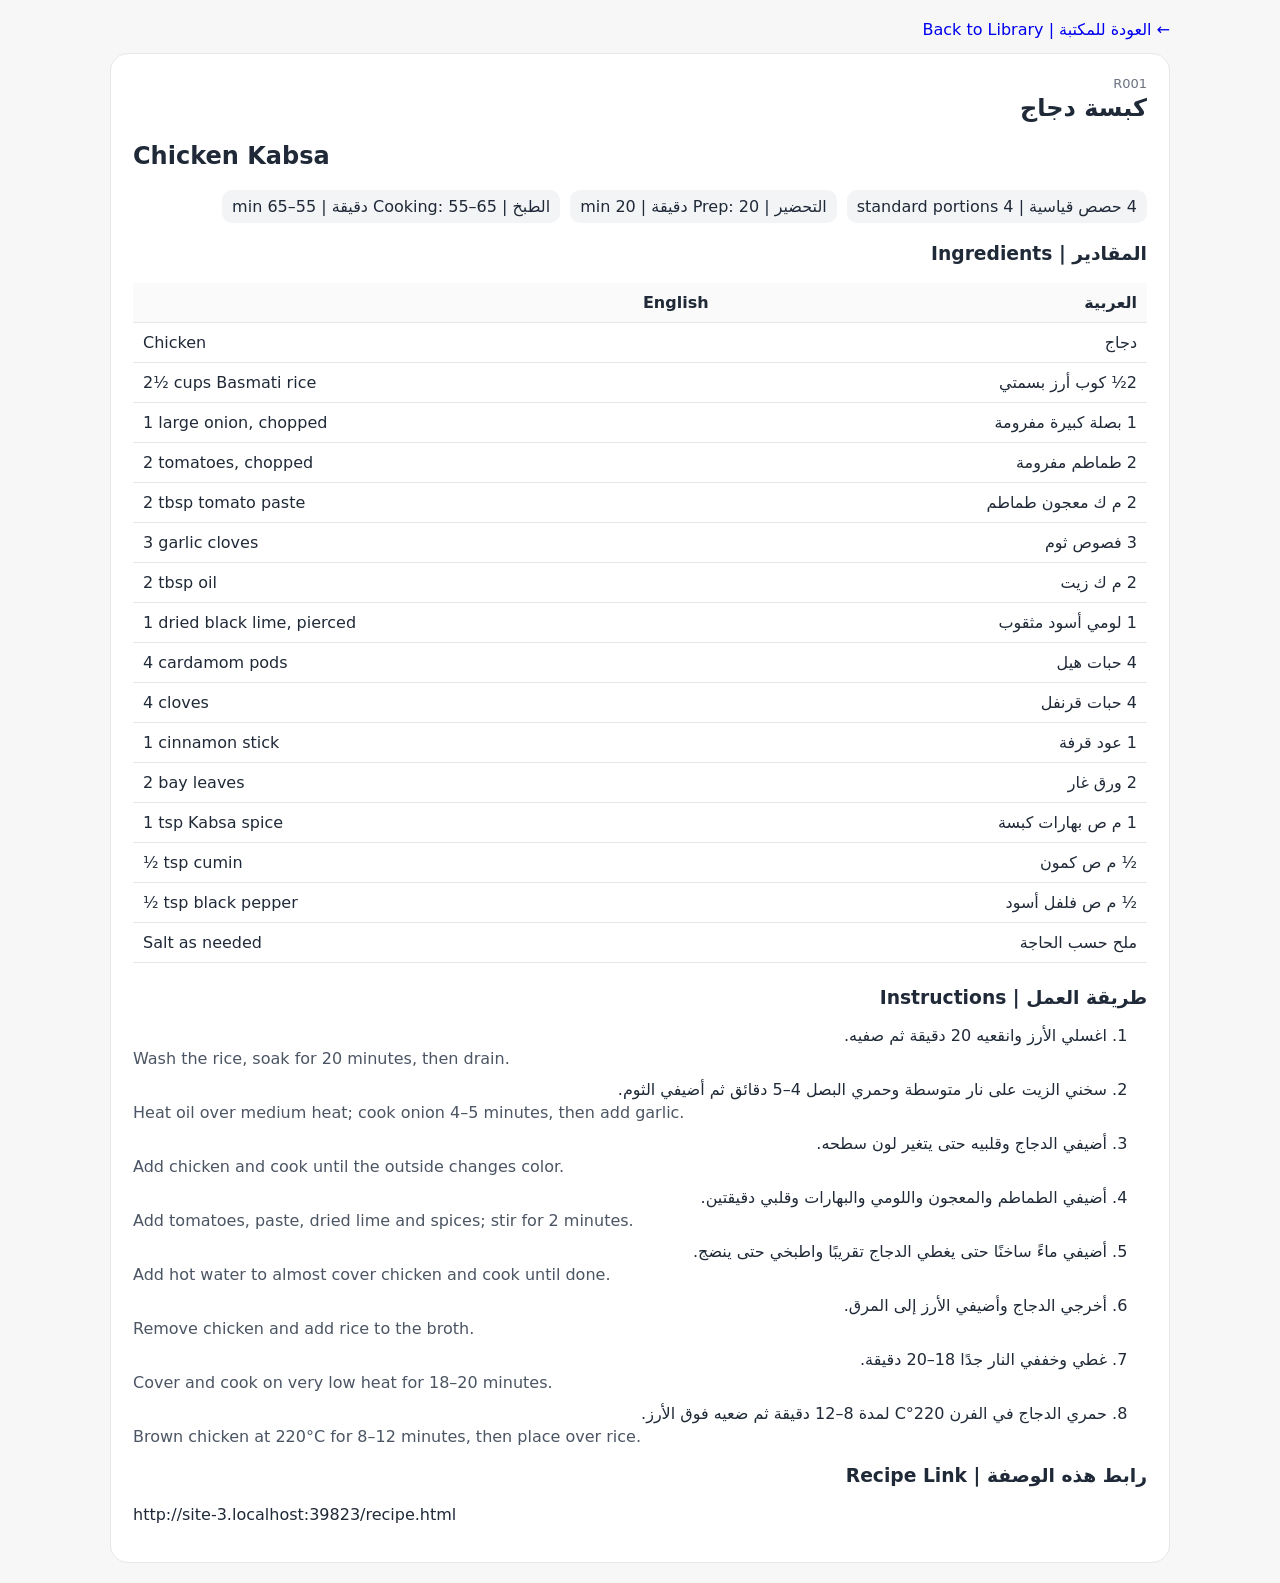
==== recipe.html @ e341a1a7 "Add files via upload" ====
<!doctype html><html lang="ar" dir="rtl"><head>
<meta charset="utf-8"><meta name="viewport" content="width=device-width,initial-scale=1">
<title>Recipe</title><link rel="stylesheet" href="styles.css"></head><body><main class="wrap">
<a class="back" href="index.html">← العودة للمكتبة | Back to Library</a><div id="root"></div>
</main><script src="recipes.js"></script><script>
const id=new URLSearchParams(location.search).get('id')||'R001',r=RECIPES.find(x=>x.code===id),root=document.getElementById('root');
if(!r){root.innerHTML='<div class="recipe">الوصفة غير موجودة | Recipe not found</div>'}
else{document.title=`${r.code} - ${r.ar} | ${r.en}`;
root.innerHTML=`<article class="recipe">
<div class="code">${r.code}</div><h1>${r.ar}</h1><h2 dir="ltr" style="text-align:left">${r.en}</h2>
<div class="meta"><span>${r.servings}</span><span>التحضير | Prep: ${r.prep}</span><span>الطبخ | Cooking: ${r.cook}</span></div>
${r.code>'R010'?'<div class="notice">هذه الوصفة مدرجة الآن، وسيتم تحسين المقادير والخطوات مع الاستخدام اليومي دون تغيير رابط الصفحة. | This recipe will be refined during daily use without changing its page URL.</div>':''}
<h3>المقادير | Ingredients</h3><table><thead><tr><th>العربية</th><th dir="ltr">English</th></tr></thead>
<tbody>${r.ingredients.map(x=>`<tr><td>${x[0]}</td><td dir="ltr" style="text-align:left">${x[1]}</td></tr>`).join('')}</tbody></table>
<h3>طريقة العمل | Instructions</h3><ol>${r.steps.map(x=>`<li>${x[0]}<span class="enstep">${x[1]}</span></li>`).join('')}</ol>
<h3>رابط هذه الوصفة | Recipe Link</h3><p dir="ltr" style="text-align:left;word-break:break-all">${location.href}</p>
</article>`}
</script></body></html>
---- styles.css ----
:root{font-family:system-ui,-apple-system,"Segoe UI",Tahoma,Arial,sans-serif;color:#1f2937;background:#f7f7f8}
*{box-sizing:border-box}body{margin:0}.wrap{max-width:1100px;margin:auto;padding:20px}
header{background:#fff;border-bottom:1px solid #e5e7eb;position:sticky;top:0;z-index:10}
h1{margin:.2rem 0} .sub{color:#6b7280;margin:.2rem 0 1rem}
.controls{display:flex;gap:10px;flex-wrap:wrap;margin:18px 0}
input,select{padding:12px;border:1px solid #d1d5db;border-radius:12px;background:#fff;font-size:16px}
input{flex:1;min-width:230px}.grid{display:grid;grid-template-columns:repeat(auto-fit,minmax(240px,1fr));gap:14px}
.card{display:block;text-decoration:none;color:inherit;background:white;border:1px solid #e5e7eb;border-radius:16px;padding:16px;box-shadow:0 2px 8px #0000000c}
.card:hover{transform:translateY(-1px);box-shadow:0 5px 14px #00000012}
.code{font-size:13px;color:#6b7280}.ar{font-size:20px;font-weight:700;margin-top:4px}.en{font-size:15px;color:#4b5563;margin-top:4px}
.badge{display:inline-block;margin-top:10px;padding:5px 9px;background:#f3f4f6;border-radius:999px;font-size:12px}
.recipe{background:#fff;border:1px solid #e5e7eb;border-radius:18px;padding:22px}
.meta{display:flex;gap:10px;flex-wrap:wrap;margin:10px 0 20px}.meta span{background:#f3f4f6;padding:7px 10px;border-radius:10px}
table{width:100%;border-collapse:collapse;margin:10px 0 24px}th,td{border-bottom:1px solid #e5e7eb;padding:10px;text-align:right;vertical-align:top}
th{background:#fafafa}ol li{margin:12px 0}.enstep{display:block;color:#4b5563;direction:ltr;text-align:left;margin-top:4px}
.back{display:inline-block;margin-bottom:14px;text-decoration:none}.notice{background:#fff7ed;border:1px solid #fed7aa;padding:12px;border-radius:12px;margin:14px 0;color:#9a3412}
footer{color:#6b7280;text-align:center;padding:28px}
@media(max-width:600px){.wrap{padding:14px}.recipe{padding:16px}th,td{padding:8px;font-size:14px}}
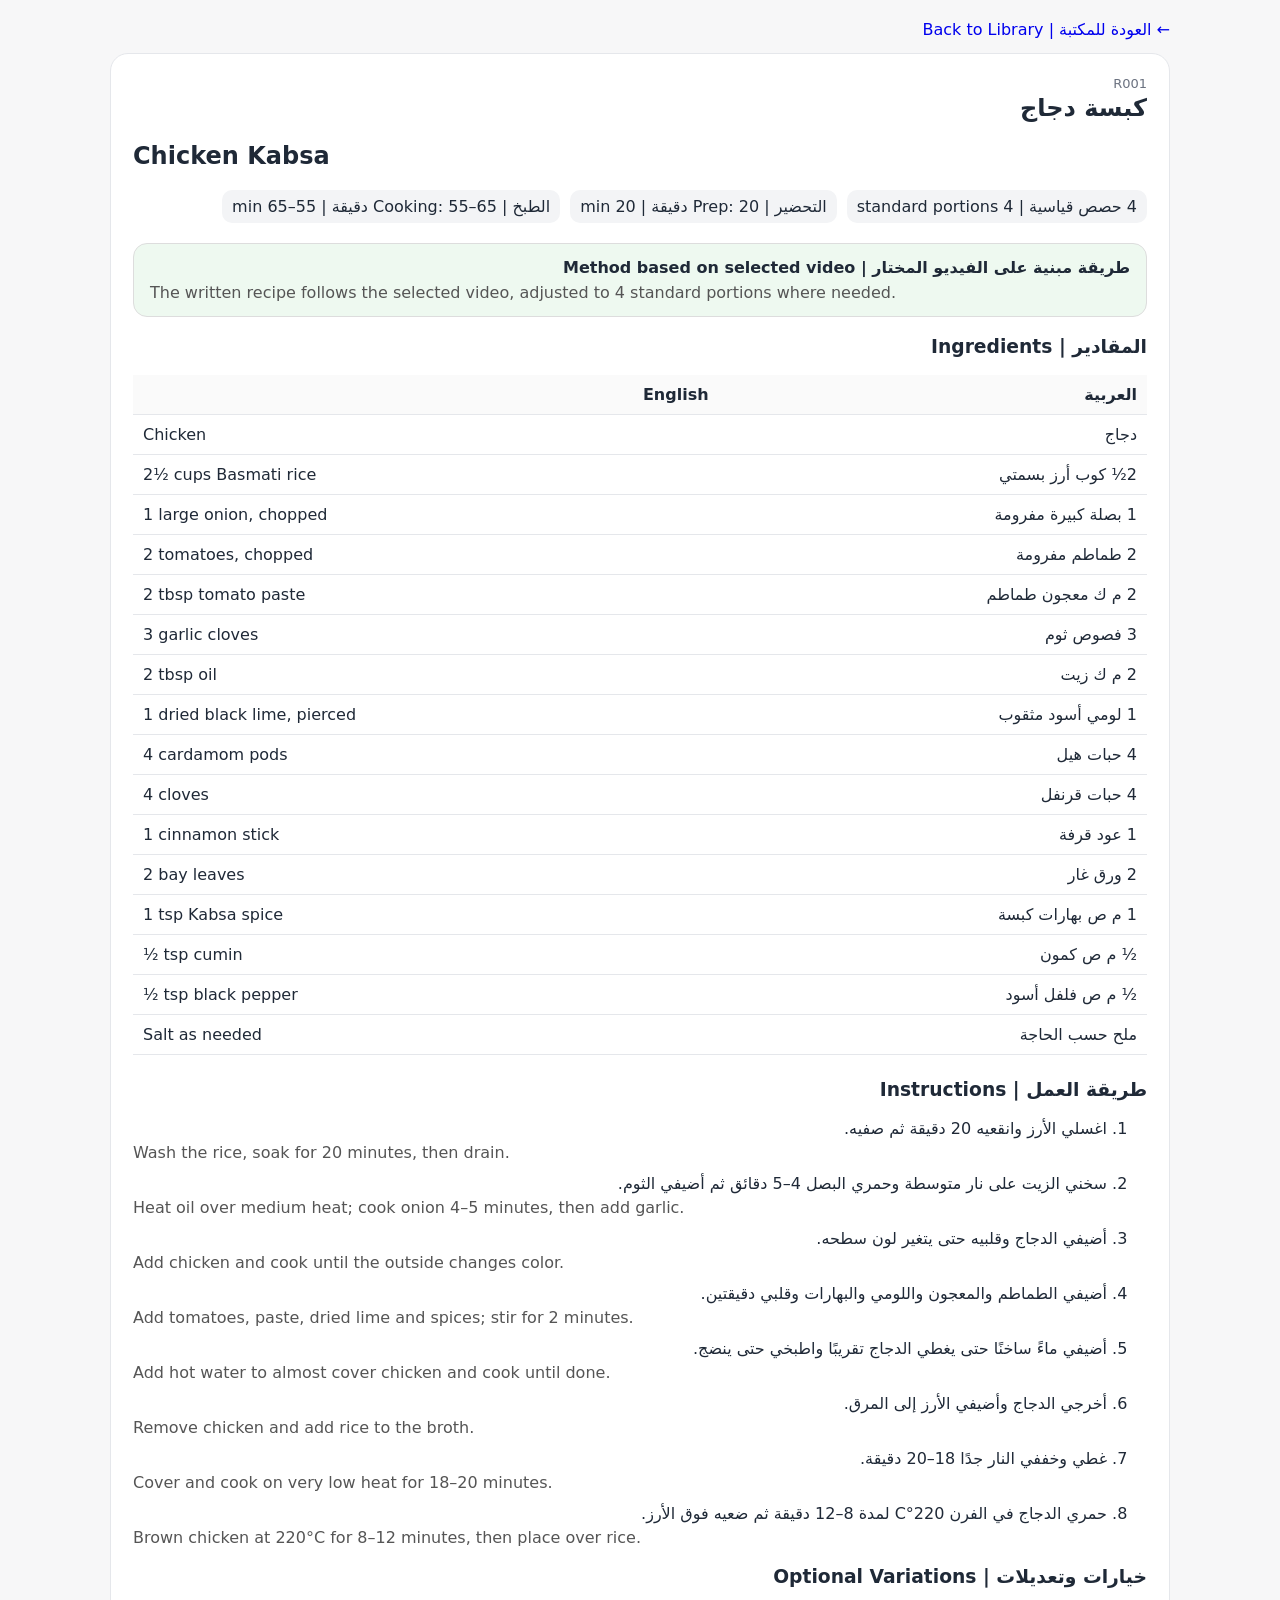
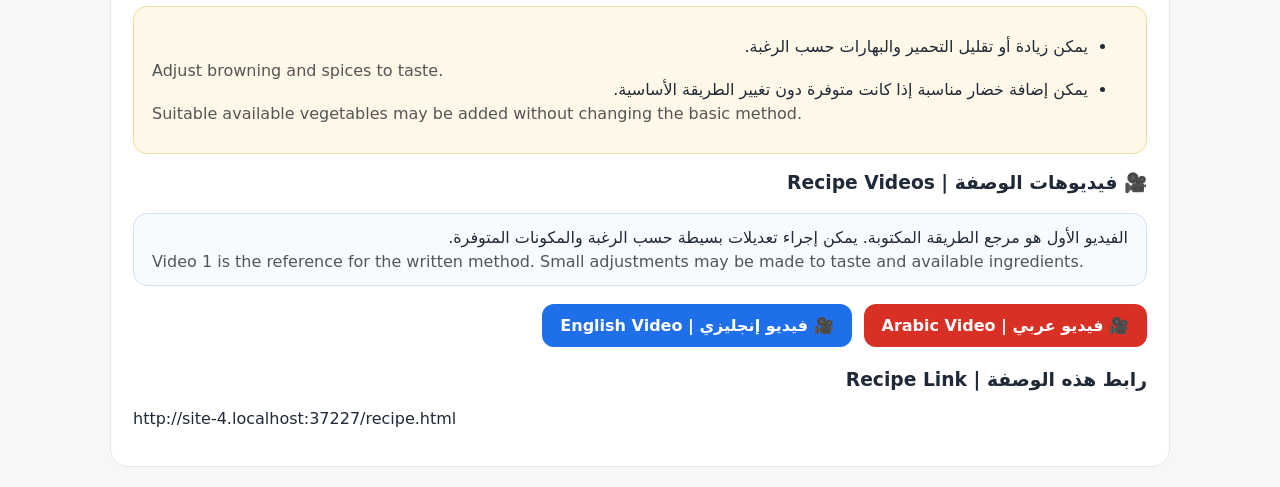
==== commit 7ac25440: "Add files via upload" ====
--- a/recipe.html
+++ b/recipe.html
@@ -3,6 +3,19 @@
 <title>Recipe</title><link rel="stylesheet" href="styles.css"></head><body><main class="wrap">
 <a class="back" href="index.html">← العودة للمكتبة | Back to Library</a><div id="root"></div>
 </main><script src="recipes.js"></script><script>
+function yt(q){return 'https://www.youtube.com/results?search_query='+encodeURIComponent(q)}
+function methodBasis(r){
+ if(r.methodBasis==='video') return `<div class="method-basis video-based"><b>طريقة مبنية على الفيديو المختار | Method based on selected video</b><span class="enstep">The written recipe follows the selected video, adjusted to 4 standard portions where needed.</span></div>`;
+ return `<div class="method-basis house-based"><b>وصفة البيت الأساسية | House Base Recipe</b><span class="enstep">No sufficiently clear matching video has been verified yet, so the established house method is kept. The video is a visual reference only.</span></div>`;
+}
+function defaultVariations(r){
+ const c=r.category;
+ if(c==='chicken') return [['يمكن زيادة أو تقليل التحمير والبهارات حسب الرغبة.','Adjust browning and spices to taste.'],['يمكن إضافة خضار مناسبة إذا كانت متوفرة دون تغيير الطريقة الأساسية.','Suitable available vegetables may be added without changing the basic method.']];
+ if(c==='meat'||c==='minced') return [['اختاري درجة التحمير وكمية الصوص حسب الرغبة.','Adjust browning and sauce amount to taste.'],['يمكن تغيير بعض البهارات أو الخضار حسب المتوفر.','Spices or vegetables may be adjusted according to what is available.']];
+ if(c==='fish'||c==='shrimp'||c==='tuna') return [['يمكن زيادة الليمون أو الثوم أو التوابل حسب الرغبة.','Adjust lemon, garlic or seasoning to taste.'],['تجنبي المبالغة في الطبخ حتى لا يجف السمك أو الروبيان.','Avoid overcooking so the fish or shrimp stays moist.']];
+ if(c==='pasta') return [['يمكن جعل الصوص أخف أو أكثر كريمية حسب الرغبة.','Make the sauce lighter or creamier to taste.'],['يمكن إضافة خضار أو جبن مناسب حسب المتوفر.','Suitable vegetables or cheese may be added if available.']];
+ return [['يمكن تعديل البهارات والخضار قليلًا حسب الرغبة والمتوفر.','Spices and vegetables may be adjusted slightly to taste and availability.'],['حافظي على المكونات الأساسية وطريقة الطبخ الرئيسية للطبق.','Keep the main ingredients and core cooking method of the dish.']];
+}
 const id=new URLSearchParams(location.search).get('id')||'R001',r=RECIPES.find(x=>x.code===id),root=document.getElementById('root');
 if(!r){root.innerHTML='<div class="recipe">الوصفة غير موجودة | Recipe not found</div>'}
 else{document.title=`${r.code} - ${r.ar} | ${r.en}`;
@@ -10,9 +23,15 @@
 <div class="code">${r.code}</div><h1>${r.ar}</h1><h2 dir="ltr" style="text-align:left">${r.en}</h2>
 <div class="meta"><span>${r.servings}</span><span>التحضير | Prep: ${r.prep}</span><span>الطبخ | Cooking: ${r.cook}</span></div>
 ${r.code>'R010'?'<div class="notice">هذه الوصفة مدرجة الآن، وسيتم تحسين المقادير والخطوات مع الاستخدام اليومي دون تغيير رابط الصفحة. | This recipe will be refined during daily use without changing its page URL.</div>':''}
+${methodBasis(r)}
 <h3>المقادير | Ingredients</h3><table><thead><tr><th>العربية</th><th dir="ltr">English</th></tr></thead>
 <tbody>${r.ingredients.map(x=>`<tr><td>${x[0]}</td><td dir="ltr" style="text-align:left">${x[1]}</td></tr>`).join('')}</tbody></table>
 <h3>طريقة العمل | Instructions</h3><ol>${r.steps.map(x=>`<li>${x[0]}<span class="enstep">${x[1]}</span></li>`).join('')}</ol>
+<h3>خيارات وتعديلات | Optional Variations</h3>
+<div class="variations"><ul>${(r.variations||defaultVariations(r)).map(x=>`<li>${x[0]}<span class="enstep">${x[1]}</span></li>`).join('')}</ul></div>
+<h3>🎥 فيديوهات الوصفة | Recipe Videos</h3>
+<div class="video-note">${r.methodBasis==='video'?'الفيديو الأول هو مرجع الطريقة المكتوبة. يمكن إجراء تعديلات بسيطة حسب الرغبة والمكونات المتوفرة.':'لم نجد بعد فيديوًا واضحًا بما يكفي لبناء الطريقة عليه؛ لذلك تبقى طريقتنا الأساسية، والفيديوهات للمساعدة البصرية.'}<span class="enstep">${r.methodBasis==='video'?'Video 1 is the reference for the written method. Small adjustments may be made to taste and available ingredients.':'Until a sufficiently clear video is verified, keep the house method and use videos only as visual guidance.'}</span></div>
+<div class="video-buttons"><a class="video-btn" target="_blank" rel="noopener" href="${r.video1||yt(r.ar+' وصفة طريقة عمل')}">🎥 فيديو عربي | Arabic Video</a><a class="video-btn alt" target="_blank" rel="noopener" href="${r.video2||yt(r.en+' recipe')}">🎥 فيديو إنجليزي | English Video</a></div>
 <h3>رابط هذه الوصفة | Recipe Link</h3><p dir="ltr" style="text-align:left;word-break:break-all">${location.href}</p>
 </article>`}
 </script></body></html>
--- a/styles.css
+++ b/styles.css
@@ -17,3 +17,7 @@
 .back{display:inline-block;margin-bottom:14px;text-decoration:none}.notice{background:#fff7ed;border:1px solid #fed7aa;padding:12px;border-radius:12px;margin:14px 0;color:#9a3412}
 footer{color:#6b7280;text-align:center;padding:28px}
 @media(max-width:600px){.wrap{padding:14px}.recipe{padding:16px}th,td{padding:8px;font-size:14px}}
+
+.variations,.video-note{background:#fff8e8;border:1px solid #f0d9a7;border-radius:14px;padding:14px 18px;margin:12px 0 18px}.video-note{background:#f7fbff;border-color:#cfe2f3}.video-buttons{display:flex;gap:12px;flex-wrap:wrap;margin:14px 0 22px}.video-btn{display:inline-block;background:#d93025;color:white!important;text-decoration:none;padding:12px 18px;border-radius:12px;font-weight:700}.video-btn.alt{background:#1f6feb}.enstep{display:block;direction:ltr;text-align:left;margin-top:5px;color:#555}
+
+.method-basis{margin:18px 0;padding:14px 16px;border-radius:14px;border:1px solid #ddd}.method-basis.video-based{background:#eef9f0}.method-basis.house-based{background:#fff8e8}.method-basis b{display:block;margin-bottom:6px}
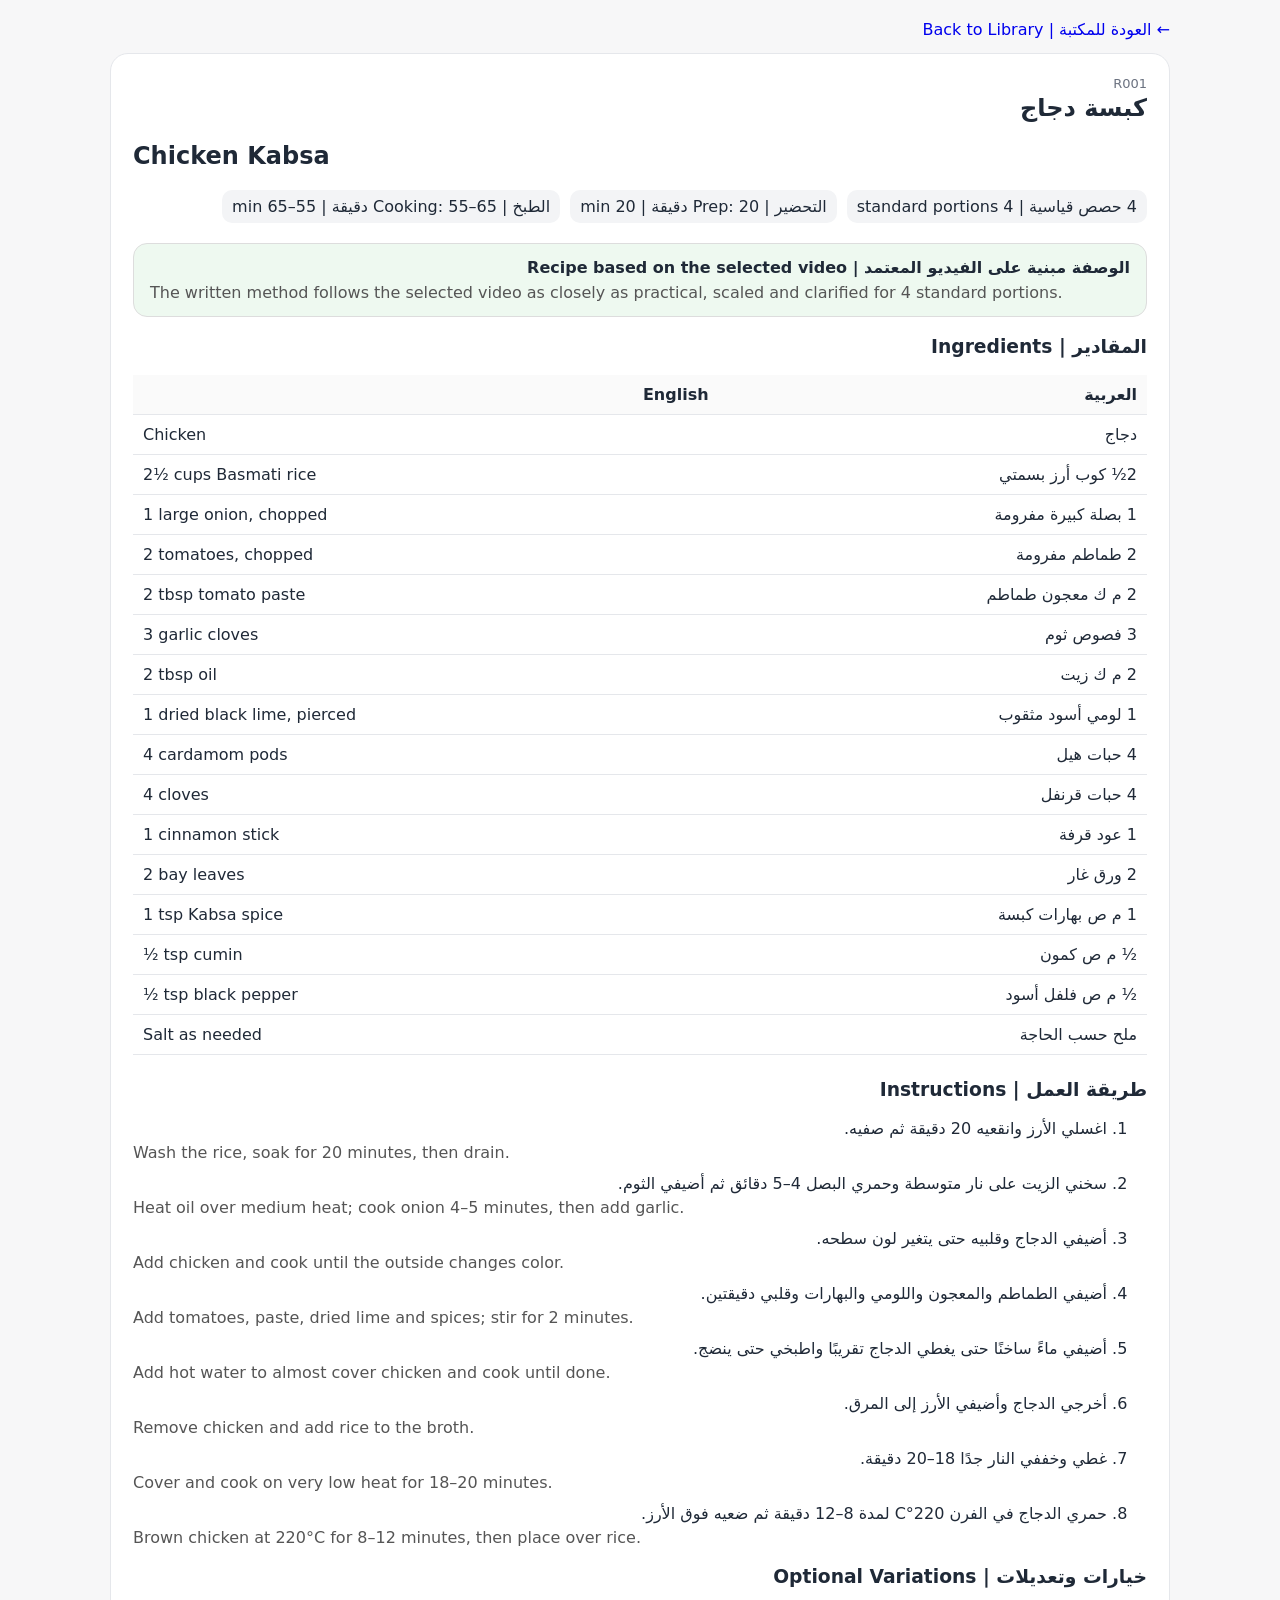
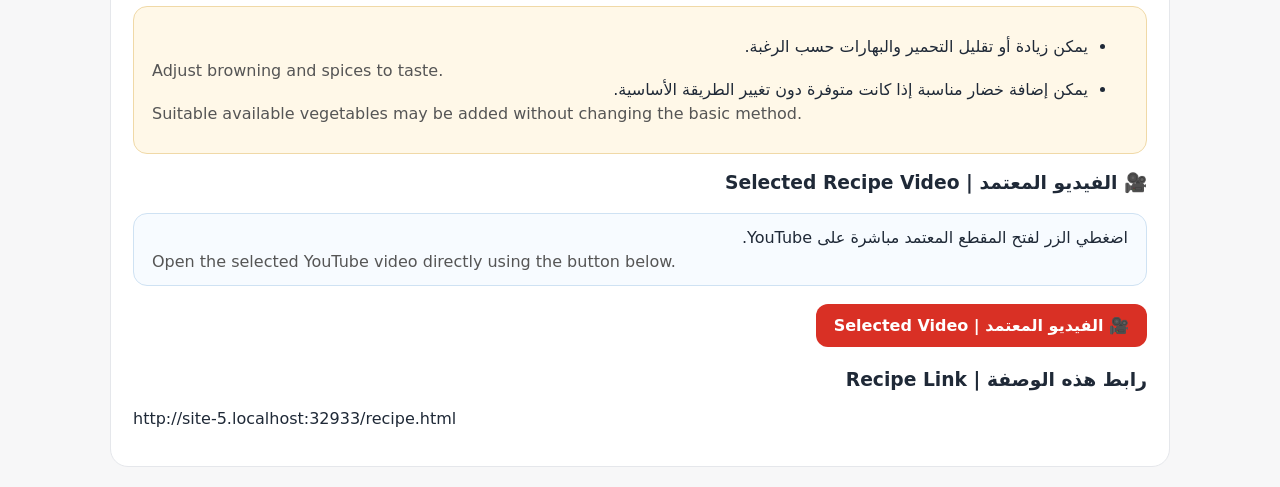
==== commit 05bbc997: "Add files via upload" ====
--- a/recipe.html
+++ b/recipe.html
@@ -5,14 +5,15 @@
 </main><script src="recipes.js"></script><script>
 function yt(q){return 'https://www.youtube.com/results?search_query='+encodeURIComponent(q)}
 function methodBasis(r){
- if(r.methodBasis==='video') return `<div class="method-basis video-based"><b>طريقة مبنية على الفيديو المختار | Method based on selected video</b><span class="enstep">The written recipe follows the selected video, adjusted to 4 standard portions where needed.</span></div>`;
- return `<div class="method-basis house-based"><b>وصفة البيت الأساسية | House Base Recipe</b><span class="enstep">No sufficiently clear matching video has been verified yet, so the established house method is kept. The video is a visual reference only.</span></div>`;
+ if(r.methodBasis==='video') return `<div class="method-basis video-based"><b>الوصفة مبنية على الفيديو المعتمد | Recipe based on the selected video</b><span class="enstep">The written method follows the selected video as closely as practical, scaled and clarified for 4 standard portions.</span></div>`;
+ return `<div class="method-basis house-based"><b>الفيديو مرجع بصري | Video used as a visual reference</b><span class="enstep">The video is relevant to the dish, while the written method is adjusted for clear, reliable home cooking.</span></div>`;
 }
 function defaultVariations(r){
  const c=r.category;
  if(c==='chicken') return [['يمكن زيادة أو تقليل التحمير والبهارات حسب الرغبة.','Adjust browning and spices to taste.'],['يمكن إضافة خضار مناسبة إذا كانت متوفرة دون تغيير الطريقة الأساسية.','Suitable available vegetables may be added without changing the basic method.']];
  if(c==='meat'||c==='minced') return [['اختاري درجة التحمير وكمية الصوص حسب الرغبة.','Adjust browning and sauce amount to taste.'],['يمكن تغيير بعض البهارات أو الخضار حسب المتوفر.','Spices or vegetables may be adjusted according to what is available.']];
  if(c==='fish'||c==='shrimp'||c==='tuna') return [['يمكن زيادة الليمون أو الثوم أو التوابل حسب الرغبة.','Adjust lemon, garlic or seasoning to taste.'],['تجنبي المبالغة في الطبخ حتى لا يجف السمك أو الروبيان.','Avoid overcooking so the fish or shrimp stays moist.']];
+ if(c==='sandwich') return [['يمكن تغيير نوع الخبز أو الجبن والصوص حسب المتوفر.','Bread, cheese and sauce may be changed according to availability.'],['قدمي الساندوتش فورًا بعد التحميص للحصول على أفضل قوام.','Serve immediately after toasting for the best texture.']];
  if(c==='pasta') return [['يمكن جعل الصوص أخف أو أكثر كريمية حسب الرغبة.','Make the sauce lighter or creamier to taste.'],['يمكن إضافة خضار أو جبن مناسب حسب المتوفر.','Suitable vegetables or cheese may be added if available.']];
  return [['يمكن تعديل البهارات والخضار قليلًا حسب الرغبة والمتوفر.','Spices and vegetables may be adjusted slightly to taste and availability.'],['حافظي على المكونات الأساسية وطريقة الطبخ الرئيسية للطبق.','Keep the main ingredients and core cooking method of the dish.']];
 }
@@ -22,16 +23,15 @@
 root.innerHTML=`<article class="recipe">
 <div class="code">${r.code}</div><h1>${r.ar}</h1><h2 dir="ltr" style="text-align:left">${r.en}</h2>
 <div class="meta"><span>${r.servings}</span><span>التحضير | Prep: ${r.prep}</span><span>الطبخ | Cooking: ${r.cook}</span></div>
-${r.code>'R010'?'<div class="notice">هذه الوصفة مدرجة الآن، وسيتم تحسين المقادير والخطوات مع الاستخدام اليومي دون تغيير رابط الصفحة. | This recipe will be refined during daily use without changing its page URL.</div>':''}
 ${methodBasis(r)}
 <h3>المقادير | Ingredients</h3><table><thead><tr><th>العربية</th><th dir="ltr">English</th></tr></thead>
 <tbody>${r.ingredients.map(x=>`<tr><td>${x[0]}</td><td dir="ltr" style="text-align:left">${x[1]}</td></tr>`).join('')}</tbody></table>
 <h3>طريقة العمل | Instructions</h3><ol>${r.steps.map(x=>`<li>${x[0]}<span class="enstep">${x[1]}</span></li>`).join('')}</ol>
 <h3>خيارات وتعديلات | Optional Variations</h3>
 <div class="variations"><ul>${(r.variations||defaultVariations(r)).map(x=>`<li>${x[0]}<span class="enstep">${x[1]}</span></li>`).join('')}</ul></div>
-<h3>🎥 فيديوهات الوصفة | Recipe Videos</h3>
-<div class="video-note">${r.methodBasis==='video'?'الفيديو الأول هو مرجع الطريقة المكتوبة. يمكن إجراء تعديلات بسيطة حسب الرغبة والمكونات المتوفرة.':'لم نجد بعد فيديوًا واضحًا بما يكفي لبناء الطريقة عليه؛ لذلك تبقى طريقتنا الأساسية، والفيديوهات للمساعدة البصرية.'}<span class="enstep">${r.methodBasis==='video'?'Video 1 is the reference for the written method. Small adjustments may be made to taste and available ingredients.':'Until a sufficiently clear video is verified, keep the house method and use videos only as visual guidance.'}</span></div>
-<div class="video-buttons"><a class="video-btn" target="_blank" rel="noopener" href="${r.video1||yt(r.ar+' وصفة طريقة عمل')}">🎥 فيديو عربي | Arabic Video</a><a class="video-btn alt" target="_blank" rel="noopener" href="${r.video2||yt(r.en+' recipe')}">🎥 فيديو إنجليزي | English Video</a></div>
+<h3>🎥 الفيديو المعتمد | Selected Recipe Video</h3>
+<div class="video-note">اضغطي الزر لفتح المقطع المعتمد مباشرة على YouTube.<span class="enstep">Open the selected YouTube video directly using the button below.</span></div>
+<div class="video-buttons"><a class="video-btn" target="_blank" rel="noopener" href="${r.video1}">${r.videoLabel1||'🎥 الفيديو المعتمد | Selected Video'}</a></div>
 <h3>رابط هذه الوصفة | Recipe Link</h3><p dir="ltr" style="text-align:left;word-break:break-all">${location.href}</p>
 </article>`}
 </script></body></html>
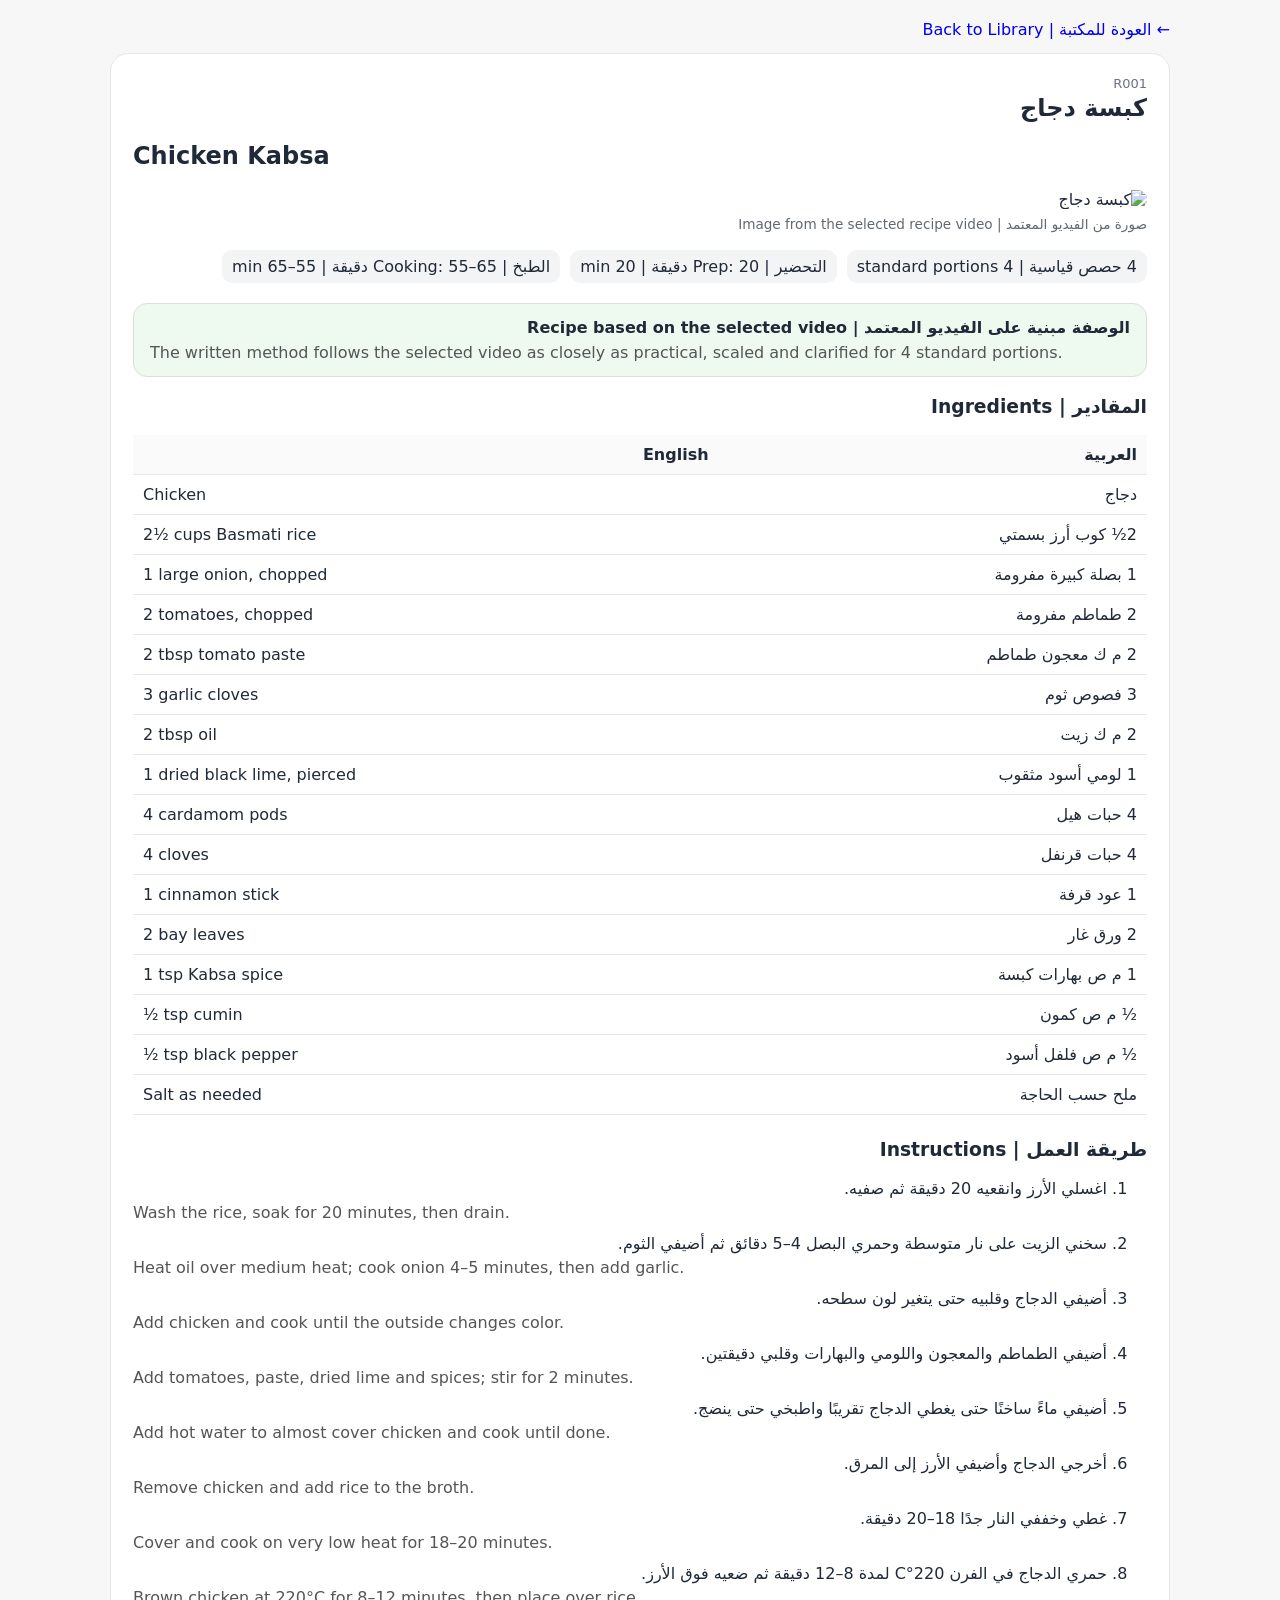
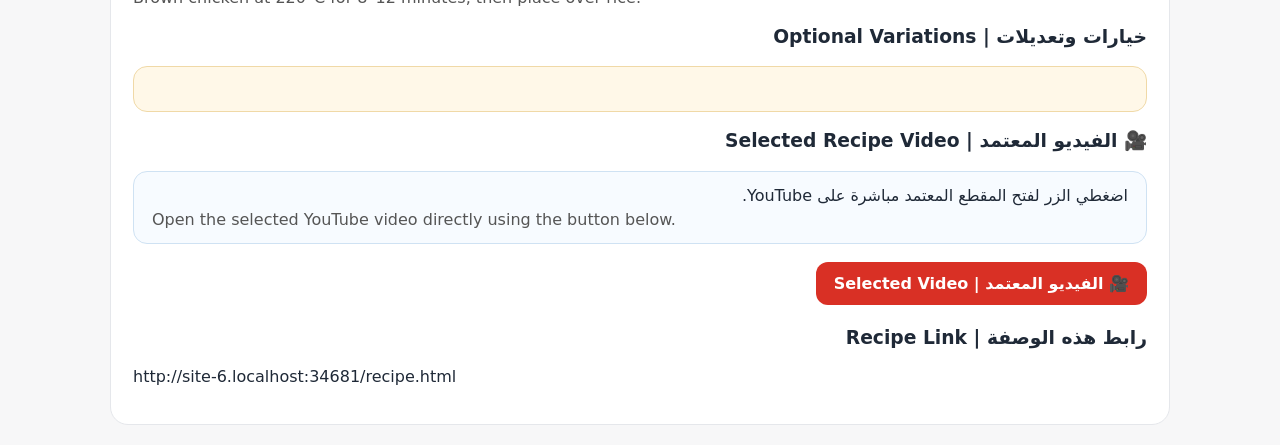
==== commit ed379167: "Add files via upload" ====
--- a/recipe.html
+++ b/recipe.html
@@ -21,7 +21,7 @@
 if(!r){root.innerHTML='<div class="recipe">الوصفة غير موجودة | Recipe not found</div>'}
 else{document.title=`${r.code} - ${r.ar} | ${r.en}`;
 root.innerHTML=`<article class="recipe">
-<div class="code">${r.code}</div><h1>${r.ar}</h1><h2 dir="ltr" style="text-align:left">${r.en}</h2>
+<div class="code">${r.code}</div><h1>${r.ar}</h1><h2 dir="ltr" style="text-align:left">${r.en}</h2><figure class="hero-figure"><img class="hero-img" src="${r.image||''}" alt="${r.ar}"><figcaption>صورة من الفيديو المعتمد | Image from the selected recipe video</figcaption></figure>
 <div class="meta"><span>${r.servings}</span><span>التحضير | Prep: ${r.prep}</span><span>الطبخ | Cooking: ${r.cook}</span></div>
 ${methodBasis(r)}
 <h3>المقادير | Ingredients</h3><table><thead><tr><th>العربية</th><th dir="ltr">English</th></tr></thead>
--- a/styles.css
+++ b/styles.css
@@ -21,3 +21,4 @@
 .variations,.video-note{background:#fff8e8;border:1px solid #f0d9a7;border-radius:14px;padding:14px 18px;margin:12px 0 18px}.video-note{background:#f7fbff;border-color:#cfe2f3}.video-buttons{display:flex;gap:12px;flex-wrap:wrap;margin:14px 0 22px}.video-btn{display:inline-block;background:#d93025;color:white!important;text-decoration:none;padding:12px 18px;border-radius:12px;font-weight:700}.video-btn.alt{background:#1f6feb}.enstep{display:block;direction:ltr;text-align:left;margin-top:5px;color:#555}
 
 .method-basis{margin:18px 0;padding:14px 16px;border-radius:14px;border:1px solid #ddd}.method-basis.video-based{background:#eef9f0}.method-basis.house-based{background:#fff8e8}.method-basis b{display:block;margin-bottom:6px}
+.card{overflow:hidden;padding:0!important}.card-img{width:100%;aspect-ratio:4/3;object-fit:cover;display:block;background:#eee}.card-body{padding:16px}.hero-figure{margin:18px 0}.hero-img{width:100%;max-height:520px;object-fit:cover;border-radius:18px;display:block}.hero-figure figcaption{font-size:.85rem;opacity:.7;margin-top:7px}.today{margin:20px 0 28px}.today h2{font-size:1.2rem}.today-grid{display:grid;grid-template-columns:repeat(6,1fr);gap:12px}.today-card{display:flex;flex-direction:column;text-decoration:none;color:inherit;background:#fff;border-radius:14px;overflow:hidden;box-shadow:0 2px 12px #0001}.today-card img{width:100%;aspect-ratio:4/3;object-fit:cover}.today-card b,.today-card span{padding:5px 9px}.today-card span{font-size:.75rem;opacity:.65;padding-top:0}@media(max-width:900px){.today-grid{grid-template-columns:repeat(3,1fr)}}@media(max-width:520px){.today-grid{grid-template-columns:repeat(2,1fr)}}
